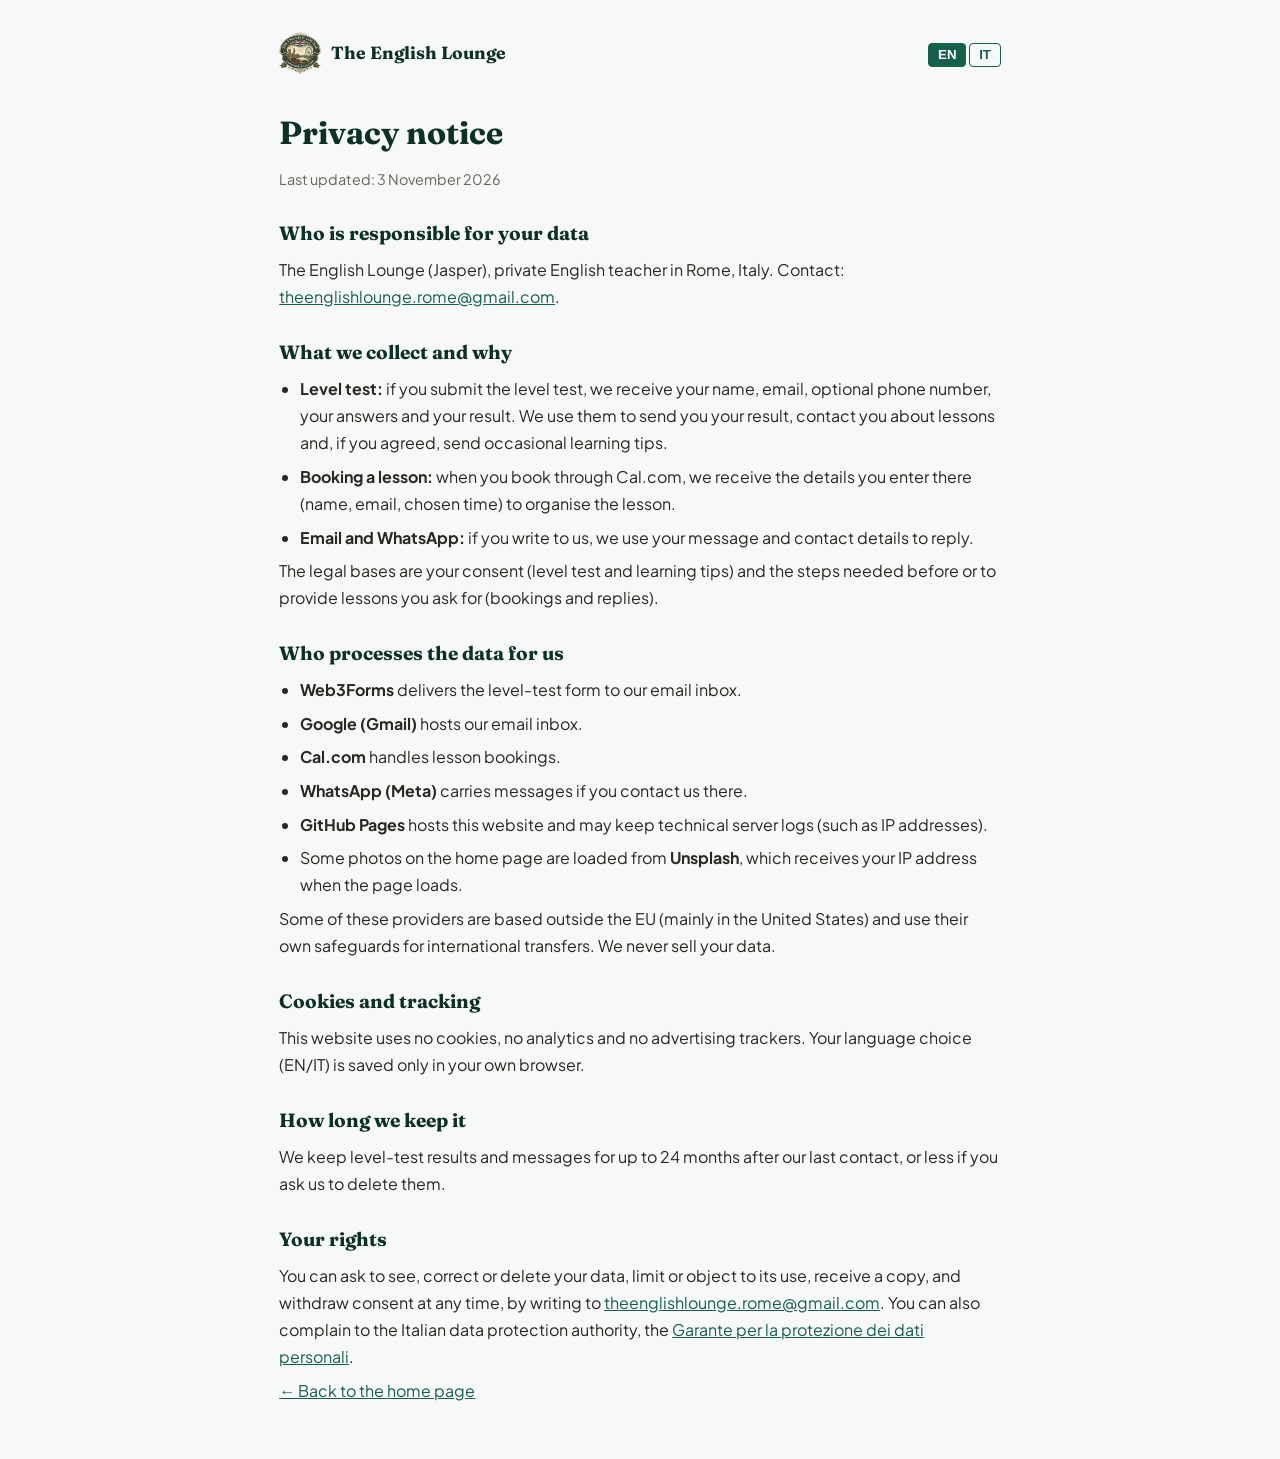
==== privacy.html @ d3fa4f84 "The English Lounge website Fresh start of the englishloungerome.com site, copied from the latest ver" ====
<!DOCTYPE html>
<html lang="en">
<head>
<meta charset="UTF-8">
<meta http-equiv="Content-Security-Policy" content="default-src 'self'; script-src 'self' 'unsafe-inline'; style-src 'self' 'unsafe-inline'; font-src 'self'; img-src 'self' data:; base-uri 'self'; object-src 'none'">
<meta name="referrer" content="strict-origin-when-cross-origin">
<meta name="viewport" content="width=device-width, initial-scale=1">
<meta name="robots" content="noindex, follow">
<title>Privacy Notice | The English Lounge</title>
<link rel="icon" type="image/png" href="favicon.png">
<link rel="stylesheet" href="fonts.css">
<style>
  :root{--forest:#15604A;--forest-deep:#0B3026;--gold-dark:#9A7635;--cream:#F7F8F8;--text:#2A2620;--muted:#6B645A;}
  *{box-sizing:border-box;margin:0;padding:0}
  body{font-family:'Plus Jakarta Sans',-apple-system,sans-serif;color:var(--text);background:var(--cream);line-height:1.7}
  .wrap{max-width:760px;margin:0 auto;padding:2rem 1.2rem 3rem}
  header{display:flex;justify-content:space-between;align-items:center;gap:1rem;margin-bottom:2rem;flex-wrap:wrap}
  header a.home{display:flex;align-items:center;gap:.6rem;text-decoration:none;color:var(--forest-deep);font-family:'Fraunces',Georgia,serif;font-weight:700;font-size:1.1rem}
  header img{width:42px;height:42px;border-radius:8px}
  .lang button{border:1.5px solid var(--forest);background:none;color:var(--forest);padding:.2rem .55rem;border-radius:4px;font-weight:700;cursor:pointer}
  .lang button.on{background:var(--forest);color:#fff}
  h1{font-family:'Fraunces',Georgia,serif;color:var(--forest-deep);font-size:2rem;margin-bottom:.3rem}
  h2{font-family:'Fraunces',Georgia,serif;color:var(--forest-deep);font-size:1.2rem;margin:1.6rem 0 .4rem}
  p,li{margin:.4rem 0}
  ul{padding-left:1.3rem}
  .muted{color:var(--muted);font-size:.9rem}
  a{color:var(--forest)}
  [lang=it]{display:none}
  body.it [lang=en]{display:none} body.it [lang=it]{display:block}
</style>
</head>
<body>
<div class="wrap">
<header>
  <a class="home" href="index.html"><img src="logo.png" alt="">The English Lounge</a>
  <div class="lang"><button id="bEn" class="on" onclick="setL('en')">EN</button> <button id="bIt" onclick="setL('it')">IT</button></div>
</header>

<section lang="en">
  <h1>Privacy notice</h1>
  <p class="muted">Last updated: 3 November 2026</p>

  <h2>Who is responsible for your data</h2>
  <p>The English Lounge (Jasper), private English teacher in Rome, Italy. Contact: <a href="mailto:theenglishlounge.rome@gmail.com">theenglishlounge.rome@gmail.com</a>.</p>

  <h2>What we collect and why</h2>
  <ul>
    <li><b>Level test:</b> if you submit the level test, we receive your name, email, optional phone number, your answers and your result. We use them to send you your result, contact you about lessons and, if you agreed, send occasional learning tips.</li>
    <li><b>Booking a lesson:</b> when you book through Cal.com, we receive the details you enter there (name, email, chosen time) to organise the lesson.</li>
    <li><b>Email and WhatsApp:</b> if you write to us, we use your message and contact details to reply.</li>
  </ul>
  <p>The legal bases are your consent (level test and learning tips) and the steps needed before or to provide lessons you ask for (bookings and replies).</p>

  <h2>Who processes the data for us</h2>
  <ul>
    <li><b>Web3Forms</b> delivers the level-test form to our email inbox.</li>
    <li><b>Google (Gmail)</b> hosts our email inbox.</li>
    <li><b>Cal.com</b> handles lesson bookings.</li>
    <li><b>WhatsApp (Meta)</b> carries messages if you contact us there.</li>
    <li><b>GitHub Pages</b> hosts this website and may keep technical server logs (such as IP addresses).</li>
    <li>Some photos on the home page are loaded from <b>Unsplash</b>, which receives your IP address when the page loads.</li>
  </ul>
  <p>Some of these providers are based outside the EU (mainly in the United States) and use their own safeguards for international transfers. We never sell your data.</p>

  <h2>Cookies and tracking</h2>
  <p>This website uses no cookies, no analytics and no advertising trackers. Your language choice (EN/IT) is saved only in your own browser.</p>

  <h2>How long we keep it</h2>
  <p>We keep level-test results and messages for up to 24 months after our last contact, or less if you ask us to delete them.</p>

  <h2>Your rights</h2>
  <p>You can ask to see, correct or delete your data, limit or object to its use, receive a copy, and withdraw consent at any time, by writing to <a href="mailto:theenglishlounge.rome@gmail.com">theenglishlounge.rome@gmail.com</a>. You can also complain to the Italian data protection authority, the <a href="https://www.garanteprivacy.it" target="_blank" rel="noopener">Garante per la protezione dei dati personali</a>.</p>
  <p><a href="index.html">&larr; Back to the home page</a></p>
</section>

<section lang="it">
  <h1>Informativa privacy</h1>
  <p class="muted">Ultimo aggiornamento: 3 novembre 2026</p>

  <h2>Titolare del trattamento</h2>
  <p>The English Lounge (Jasper), insegnante privato di inglese a Roma. Contatto: <a href="mailto:theenglishlounge.rome@gmail.com">theenglishlounge.rome@gmail.com</a>.</p>

  <h2>Quali dati raccogliamo e perché</h2>
  <ul>
    <li><b>Test di livello:</b> se invii il test, riceviamo nome, email, telefono (facoltativo), le tue risposte e il risultato. Li usiamo per inviarti il risultato, contattarti per le lezioni e, se hai acconsentito, inviarti consigli occasionali.</li>
    <li><b>Prenotazione di una lezione:</b> quando prenoti tramite Cal.com riceviamo i dati che inserisci (nome, email, orario scelto) per organizzare la lezione.</li>
    <li><b>Email e WhatsApp:</b> se ci scrivi, usiamo il messaggio e i tuoi contatti per risponderti.</li>
  </ul>
  <p>Le basi giuridiche sono il tuo consenso (test di livello e consigli) e le misure necessarie prima o durante le lezioni che richiedi (prenotazioni e risposte).</p>

  <h2>Chi tratta i dati per nostro conto</h2>
  <ul>
    <li><b>Web3Forms</b> consegna il modulo del test alla nostra casella email.</li>
    <li><b>Google (Gmail)</b> ospita la nostra casella email.</li>
    <li><b>Cal.com</b> gestisce le prenotazioni.</li>
    <li><b>WhatsApp (Meta)</b> trasmette i messaggi se ci contatti lì.</li>
    <li><b>GitHub Pages</b> ospita il sito e può conservare log tecnici del server (come gli indirizzi IP).</li>
    <li>Alcune foto della home page vengono caricate da <b>Unsplash</b>, che riceve il tuo indirizzo IP al caricamento della pagina.</li>
  </ul>
  <p>Alcuni di questi fornitori hanno sede fuori dall'UE (soprattutto negli Stati Uniti) e usano proprie garanzie per i trasferimenti internazionali. Non vendiamo mai i tuoi dati.</p>

  <h2>Cookie e tracciamento</h2>
  <p>Questo sito non usa cookie, strumenti di analisi o tracciamento pubblicitario. La scelta della lingua (EN/IT) viene salvata solo nel tuo browser.</p>

  <h2>Per quanto tempo li conserviamo</h2>
  <p>Conserviamo risultati del test e messaggi fino a 24 mesi dall'ultimo contatto, o meno se ci chiedi di cancellarli.</p>

  <h2>I tuoi diritti</h2>
  <p>Puoi chiedere di accedere ai tuoi dati, correggerli o cancellarli, limitarne o opporti al trattamento, riceverne una copia e revocare il consenso in qualsiasi momento, scrivendo a <a href="mailto:theenglishlounge.rome@gmail.com">theenglishlounge.rome@gmail.com</a>. Puoi anche presentare reclamo al <a href="https://www.garanteprivacy.it" target="_blank" rel="noopener">Garante per la protezione dei dati personali</a>.</p>
  <p><a href="index.html">&larr; Torna alla home page</a></p>
</section>
</div>
<script>
function setL(l){document.body.classList.toggle('it',l==='it');document.getElementById('bEn').classList.toggle('on',l!=='it');document.getElementById('bIt').classList.toggle('on',l==='it');try{localStorage.setItem('lang',l);}catch(e){}}
try{if(localStorage.getItem('lang')==='it')setL('it');}catch(e){}
</script>
</body>
</html>
---- fonts.css ----
@font-face {
  font-family: 'Cormorant Garamond';
  font-style: italic;
  font-weight: 400;
  font-display: swap;
  src: url(fonts/CormorantGaramond-a89ed22c.woff2) format('woff2');
  unicode-range: U+0100-02BA, U+02BD-02C5, U+02C7-02CC, U+02CE-02D7, U+02DD-02FF, U+0304, U+0308, U+0329, U+1D00-1DBF, U+1E00-1E9F, U+1EF2-1EFF, U+2020, U+20A0-20AB, U+20AD-20C4, U+2113, U+2C60-2C7F, U+A720-A7FF;
}
@font-face {
  font-family: 'Cormorant Garamond';
  font-style: italic;
  font-weight: 400;
  font-display: swap;
  src: url(fonts/CormorantGaramond-25e30982.woff2) format('woff2');
  unicode-range: U+0000-00FF, U+0131, U+0152-0153, U+02BB-02BC, U+02C6, U+02DA, U+02DC, U+0304, U+0308, U+0329, U+2000-206F, U+20AC, U+2122, U+2191, U+2193, U+2212, U+2215, U+FEFF, U+FFFD;
}
@font-face {
  font-family: 'Cormorant Garamond';
  font-style: italic;
  font-weight: 500;
  font-display: swap;
  src: url(fonts/CormorantGaramond-a89ed22c.woff2) format('woff2');
  unicode-range: U+0100-02BA, U+02BD-02C5, U+02C7-02CC, U+02CE-02D7, U+02DD-02FF, U+0304, U+0308, U+0329, U+1D00-1DBF, U+1E00-1E9F, U+1EF2-1EFF, U+2020, U+20A0-20AB, U+20AD-20C4, U+2113, U+2C60-2C7F, U+A720-A7FF;
}
@font-face {
  font-family: 'Cormorant Garamond';
  font-style: italic;
  font-weight: 500;
  font-display: swap;
  src: url(fonts/CormorantGaramond-25e30982.woff2) format('woff2');
  unicode-range: U+0000-00FF, U+0131, U+0152-0153, U+02BB-02BC, U+02C6, U+02DA, U+02DC, U+0304, U+0308, U+0329, U+2000-206F, U+20AC, U+2122, U+2191, U+2193, U+2212, U+2215, U+FEFF, U+FFFD;
}
@font-face {
  font-family: 'Cormorant Garamond';
  font-style: normal;
  font-weight: 400;
  font-display: swap;
  src: url(fonts/CormorantGaramond-90768204.woff2) format('woff2');
  unicode-range: U+0100-02BA, U+02BD-02C5, U+02C7-02CC, U+02CE-02D7, U+02DD-02FF, U+0304, U+0308, U+0329, U+1D00-1DBF, U+1E00-1E9F, U+1EF2-1EFF, U+2020, U+20A0-20AB, U+20AD-20C4, U+2113, U+2C60-2C7F, U+A720-A7FF;
}
@font-face {
  font-family: 'Cormorant Garamond';
  font-style: normal;
  font-weight: 400;
  font-display: swap;
  src: url(fonts/CormorantGaramond-2fed1d1b.woff2) format('woff2');
  unicode-range: U+0000-00FF, U+0131, U+0152-0153, U+02BB-02BC, U+02C6, U+02DA, U+02DC, U+0304, U+0308, U+0329, U+2000-206F, U+20AC, U+2122, U+2191, U+2193, U+2212, U+2215, U+FEFF, U+FFFD;
}
@font-face {
  font-family: 'Cormorant Garamond';
  font-style: normal;
  font-weight: 500;
  font-display: swap;
  src: url(fonts/CormorantGaramond-90768204.woff2) format('woff2');
  unicode-range: U+0100-02BA, U+02BD-02C5, U+02C7-02CC, U+02CE-02D7, U+02DD-02FF, U+0304, U+0308, U+0329, U+1D00-1DBF, U+1E00-1E9F, U+1EF2-1EFF, U+2020, U+20A0-20AB, U+20AD-20C4, U+2113, U+2C60-2C7F, U+A720-A7FF;
}
@font-face {
  font-family: 'Cormorant Garamond';
  font-style: normal;
  font-weight: 500;
  font-display: swap;
  src: url(fonts/CormorantGaramond-2fed1d1b.woff2) format('woff2');
  unicode-range: U+0000-00FF, U+0131, U+0152-0153, U+02BB-02BC, U+02C6, U+02DA, U+02DC, U+0304, U+0308, U+0329, U+2000-206F, U+20AC, U+2122, U+2191, U+2193, U+2212, U+2215, U+FEFF, U+FFFD;
}
@font-face {
  font-family: 'Cormorant Garamond';
  font-style: normal;
  font-weight: 600;
  font-display: swap;
  src: url(fonts/CormorantGaramond-90768204.woff2) format('woff2');
  unicode-range: U+0100-02BA, U+02BD-02C5, U+02C7-02CC, U+02CE-02D7, U+02DD-02FF, U+0304, U+0308, U+0329, U+1D00-1DBF, U+1E00-1E9F, U+1EF2-1EFF, U+2020, U+20A0-20AB, U+20AD-20C4, U+2113, U+2C60-2C7F, U+A720-A7FF;
}
@font-face {
  font-family: 'Cormorant Garamond';
  font-style: normal;
  font-weight: 600;
  font-display: swap;
  src: url(fonts/CormorantGaramond-2fed1d1b.woff2) format('woff2');
  unicode-range: U+0000-00FF, U+0131, U+0152-0153, U+02BB-02BC, U+02C6, U+02DA, U+02DC, U+0304, U+0308, U+0329, U+2000-206F, U+20AC, U+2122, U+2191, U+2193, U+2212, U+2215, U+FEFF, U+FFFD;
}
@font-face {
  font-family: 'Fraunces';
  font-style: italic;
  font-weight: 300 900;
  font-display: swap;
  src: url(fonts/Fraunces-a27766ea.woff2) format('woff2');
  unicode-range: U+0100-02BA, U+02BD-02C5, U+02C7-02CC, U+02CE-02D7, U+02DD-02FF, U+0304, U+0308, U+0329, U+1D00-1DBF, U+1E00-1E9F, U+1EF2-1EFF, U+2020, U+20A0-20AB, U+20AD-20C4, U+2113, U+2C60-2C7F, U+A720-A7FF;
}
@font-face {
  font-family: 'Fraunces';
  font-style: italic;
  font-weight: 300 900;
  font-display: swap;
  src: url(fonts/Fraunces-4a7cdde7.woff2) format('woff2');
  unicode-range: U+0000-00FF, U+0131, U+0152-0153, U+02BB-02BC, U+02C6, U+02DA, U+02DC, U+0304, U+0308, U+0329, U+2000-206F, U+20AC, U+2122, U+2191, U+2193, U+2212, U+2215, U+FEFF, U+FFFD;
}
@font-face {
  font-family: 'Fraunces';
  font-style: normal;
  font-weight: 300 900;
  font-display: swap;
  src: url(fonts/Fraunces-40523b2e.woff2) format('woff2');
  unicode-range: U+0100-02BA, U+02BD-02C5, U+02C7-02CC, U+02CE-02D7, U+02DD-02FF, U+0304, U+0308, U+0329, U+1D00-1DBF, U+1E00-1E9F, U+1EF2-1EFF, U+2020, U+20A0-20AB, U+20AD-20C4, U+2113, U+2C60-2C7F, U+A720-A7FF;
}
@font-face {
  font-family: 'Fraunces';
  font-style: normal;
  font-weight: 300 900;
  font-display: swap;
  src: url(fonts/Fraunces-fe3a286b.woff2) format('woff2');
  unicode-range: U+0000-00FF, U+0131, U+0152-0153, U+02BB-02BC, U+02C6, U+02DA, U+02DC, U+0304, U+0308, U+0329, U+2000-206F, U+20AC, U+2122, U+2191, U+2193, U+2212, U+2215, U+FEFF, U+FFFD;
}
@font-face {
  font-family: 'Plus Jakarta Sans';
  font-style: normal;
  font-weight: 300;
  font-display: swap;
  src: url(fonts/PlusJakartaSans-9f6257e3.woff2) format('woff2');
  unicode-range: U+0100-02BA, U+02BD-02C5, U+02C7-02CC, U+02CE-02D7, U+02DD-02FF, U+0304, U+0308, U+0329, U+1D00-1DBF, U+1E00-1E9F, U+1EF2-1EFF, U+2020, U+20A0-20AB, U+20AD-20C4, U+2113, U+2C60-2C7F, U+A720-A7FF;
}
@font-face {
  font-family: 'Plus Jakarta Sans';
  font-style: normal;
  font-weight: 300;
  font-display: swap;
  src: url(fonts/PlusJakartaSans-fdb05bf0.woff2) format('woff2');
  unicode-range: U+0000-00FF, U+0131, U+0152-0153, U+02BB-02BC, U+02C6, U+02DA, U+02DC, U+0304, U+0308, U+0329, U+2000-206F, U+20AC, U+2122, U+2191, U+2193, U+2212, U+2215, U+FEFF, U+FFFD;
}
@font-face {
  font-family: 'Plus Jakarta Sans';
  font-style: normal;
  font-weight: 400;
  font-display: swap;
  src: url(fonts/PlusJakartaSans-9f6257e3.woff2) format('woff2');
  unicode-range: U+0100-02BA, U+02BD-02C5, U+02C7-02CC, U+02CE-02D7, U+02DD-02FF, U+0304, U+0308, U+0329, U+1D00-1DBF, U+1E00-1E9F, U+1EF2-1EFF, U+2020, U+20A0-20AB, U+20AD-20C4, U+2113, U+2C60-2C7F, U+A720-A7FF;
}
@font-face {
  font-family: 'Plus Jakarta Sans';
  font-style: normal;
  font-weight: 400;
  font-display: swap;
  src: url(fonts/PlusJakartaSans-fdb05bf0.woff2) format('woff2');
  unicode-range: U+0000-00FF, U+0131, U+0152-0153, U+02BB-02BC, U+02C6, U+02DA, U+02DC, U+0304, U+0308, U+0329, U+2000-206F, U+20AC, U+2122, U+2191, U+2193, U+2212, U+2215, U+FEFF, U+FFFD;
}
@font-face {
  font-family: 'Plus Jakarta Sans';
  font-style: normal;
  font-weight: 500;
  font-display: swap;
  src: url(fonts/PlusJakartaSans-9f6257e3.woff2) format('woff2');
  unicode-range: U+0100-02BA, U+02BD-02C5, U+02C7-02CC, U+02CE-02D7, U+02DD-02FF, U+0304, U+0308, U+0329, U+1D00-1DBF, U+1E00-1E9F, U+1EF2-1EFF, U+2020, U+20A0-20AB, U+20AD-20C4, U+2113, U+2C60-2C7F, U+A720-A7FF;
}
@font-face {
  font-family: 'Plus Jakarta Sans';
  font-style: normal;
  font-weight: 500;
  font-display: swap;
  src: url(fonts/PlusJakartaSans-fdb05bf0.woff2) format('woff2');
  unicode-range: U+0000-00FF, U+0131, U+0152-0153, U+02BB-02BC, U+02C6, U+02DA, U+02DC, U+0304, U+0308, U+0329, U+2000-206F, U+20AC, U+2122, U+2191, U+2193, U+2212, U+2215, U+FEFF, U+FFFD;
}
@font-face {
  font-family: 'Plus Jakarta Sans';
  font-style: normal;
  font-weight: 600;
  font-display: swap;
  src: url(fonts/PlusJakartaSans-9f6257e3.woff2) format('woff2');
  unicode-range: U+0100-02BA, U+02BD-02C5, U+02C7-02CC, U+02CE-02D7, U+02DD-02FF, U+0304, U+0308, U+0329, U+1D00-1DBF, U+1E00-1E9F, U+1EF2-1EFF, U+2020, U+20A0-20AB, U+20AD-20C4, U+2113, U+2C60-2C7F, U+A720-A7FF;
}
@font-face {
  font-family: 'Plus Jakarta Sans';
  font-style: normal;
  font-weight: 600;
  font-display: swap;
  src: url(fonts/PlusJakartaSans-fdb05bf0.woff2) format('woff2');
  unicode-range: U+0000-00FF, U+0131, U+0152-0153, U+02BB-02BC, U+02C6, U+02DA, U+02DC, U+0304, U+0308, U+0329, U+2000-206F, U+20AC, U+2122, U+2191, U+2193, U+2212, U+2215, U+FEFF, U+FFFD;
}
@font-face {
  font-family: 'Plus Jakarta Sans';
  font-style: normal;
  font-weight: 700;
  font-display: swap;
  src: url(fonts/PlusJakartaSans-9f6257e3.woff2) format('woff2');
  unicode-range: U+0100-02BA, U+02BD-02C5, U+02C7-02CC, U+02CE-02D7, U+02DD-02FF, U+0304, U+0308, U+0329, U+1D00-1DBF, U+1E00-1E9F, U+1EF2-1EFF, U+2020, U+20A0-20AB, U+20AD-20C4, U+2113, U+2C60-2C7F, U+A720-A7FF;
}
@font-face {
  font-family: 'Plus Jakarta Sans';
  font-style: normal;
  font-weight: 700;
  font-display: swap;
  src: url(fonts/PlusJakartaSans-fdb05bf0.woff2) format('woff2');
  unicode-range: U+0000-00FF, U+0131, U+0152-0153, U+02BB-02BC, U+02C6, U+02DA, U+02DC, U+0304, U+0308, U+0329, U+2000-206F, U+20AC, U+2122, U+2191, U+2193, U+2212, U+2215, U+FEFF, U+FFFD;
}
@font-face {
  font-family: 'Plus Jakarta Sans';
  font-style: normal;
  font-weight: 800;
  font-display: swap;
  src: url(fonts/PlusJakartaSans-9f6257e3.woff2) format('woff2');
  unicode-range: U+0100-02BA, U+02BD-02C5, U+02C7-02CC, U+02CE-02D7, U+02DD-02FF, U+0304, U+0308, U+0329, U+1D00-1DBF, U+1E00-1E9F, U+1EF2-1EFF, U+2020, U+20A0-20AB, U+20AD-20C4, U+2113, U+2C60-2C7F, U+A720-A7FF;
}
@font-face {
  font-family: 'Plus Jakarta Sans';
  font-style: normal;
  font-weight: 800;
  font-display: swap;
  src: url(fonts/PlusJakartaSans-fdb05bf0.woff2) format('woff2');
  unicode-range: U+0000-00FF, U+0131, U+0152-0153, U+02BB-02BC, U+02C6, U+02DA, U+02DC, U+0304, U+0308, U+0329, U+2000-206F, U+20AC, U+2122, U+2191, U+2193, U+2212, U+2215, U+FEFF, U+FFFD;
}
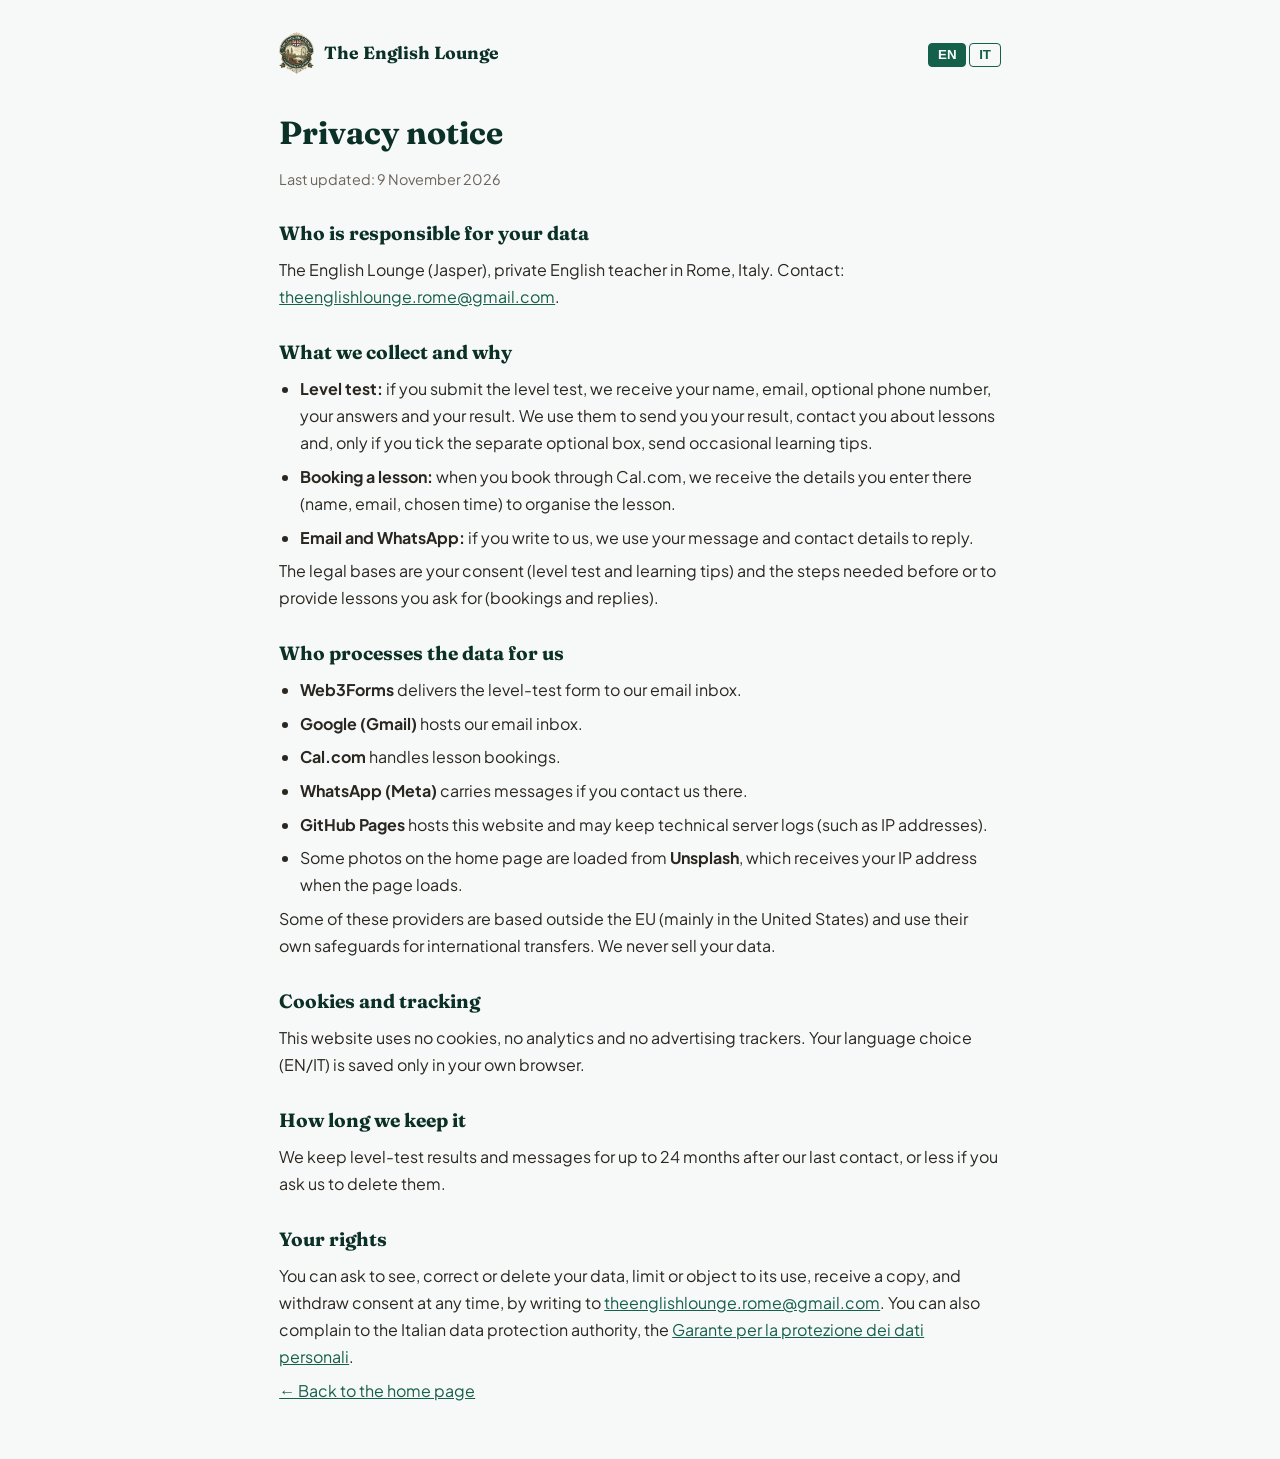
==== commit 3cbe9037: "Site audit fixes: reviews, level test, Italian copy, accessibility - Google review buttons now open " ====
--- a/privacy.html
+++ b/privacy.html
@@ -16,7 +16,7 @@
   .wrap{max-width:760px;margin:0 auto;padding:2rem 1.2rem 3rem}
   header{display:flex;justify-content:space-between;align-items:center;gap:1rem;margin-bottom:2rem;flex-wrap:wrap}
   header a.home{display:flex;align-items:center;gap:.6rem;text-decoration:none;color:var(--forest-deep);font-family:'Fraunces',Georgia,serif;font-weight:700;font-size:1.1rem}
-  header img{width:42px;height:42px;border-radius:8px}
+  header img{width:35px;height:42px;border-radius:8px}
   .lang button{border:1.5px solid var(--forest);background:none;color:var(--forest);padding:.2rem .55rem;border-radius:4px;font-weight:700;cursor:pointer}
   .lang button.on{background:var(--forest);color:#fff}
   h1{font-family:'Fraunces',Georgia,serif;color:var(--forest-deep);font-size:2rem;margin-bottom:.3rem}
@@ -32,20 +32,20 @@
 <body>
 <div class="wrap">
 <header>
-  <a class="home" href="index.html"><img src="logo.png" alt="">The English Lounge</a>
+  <a class="home" href="index.html"><img src="logo-small.png" alt="" width="35" height="42">The English Lounge</a>
   <div class="lang"><button id="bEn" class="on" onclick="setL('en')">EN</button> <button id="bIt" onclick="setL('it')">IT</button></div>
 </header>
 
 <section lang="en">
   <h1>Privacy notice</h1>
-  <p class="muted">Last updated: 3 November 2026</p>
+  <p class="muted">Last updated: 9 November 2026</p>
 
   <h2>Who is responsible for your data</h2>
   <p>The English Lounge (Jasper), private English teacher in Rome, Italy. Contact: <a href="mailto:theenglishlounge.rome@gmail.com">theenglishlounge.rome@gmail.com</a>.</p>
 
   <h2>What we collect and why</h2>
   <ul>
-    <li><b>Level test:</b> if you submit the level test, we receive your name, email, optional phone number, your answers and your result. We use them to send you your result, contact you about lessons and, if you agreed, send occasional learning tips.</li>
+    <li><b>Level test:</b> if you submit the level test, we receive your name, email, optional phone number, your answers and your result. We use them to send you your result, contact you about lessons and, only if you tick the separate optional box, send occasional learning tips.</li>
     <li><b>Booking a lesson:</b> when you book through Cal.com, we receive the details you enter there (name, email, chosen time) to organise the lesson.</li>
     <li><b>Email and WhatsApp:</b> if you write to us, we use your message and contact details to reply.</li>
   </ul>
@@ -75,14 +75,14 @@
 
 <section lang="it">
   <h1>Informativa privacy</h1>
-  <p class="muted">Ultimo aggiornamento: 3 novembre 2026</p>
+  <p class="muted">Ultimo aggiornamento: 9 novembre 2026</p>
 
   <h2>Titolare del trattamento</h2>
   <p>The English Lounge (Jasper), insegnante privato di inglese a Roma. Contatto: <a href="mailto:theenglishlounge.rome@gmail.com">theenglishlounge.rome@gmail.com</a>.</p>
 
   <h2>Quali dati raccogliamo e perché</h2>
   <ul>
-    <li><b>Test di livello:</b> se invii il test, riceviamo nome, email, telefono (facoltativo), le tue risposte e il risultato. Li usiamo per inviarti il risultato, contattarti per le lezioni e, se hai acconsentito, inviarti consigli occasionali.</li>
+    <li><b>Test di livello:</b> se invii il test, riceviamo nome, email, telefono (facoltativo), le tue risposte e il risultato. Li usiamo per inviarti il risultato, contattarti per le lezioni e, solo se spunti la casella facoltativa separata, inviarti consigli occasionali.</li>
     <li><b>Prenotazione di una lezione:</b> quando prenoti tramite Cal.com riceviamo i dati che inserisci (nome, email, orario scelto) per organizzare la lezione.</li>
     <li><b>Email e WhatsApp:</b> se ci scrivi, usiamo il messaggio e i tuoi contatti per risponderti.</li>
   </ul>
@@ -112,7 +112,7 @@
 </div>
 <script>
 function setL(l){document.body.classList.toggle('it',l==='it');document.getElementById('bEn').classList.toggle('on',l!=='it');document.getElementById('bIt').classList.toggle('on',l==='it');try{localStorage.setItem('lang',l);}catch(e){}}
-try{if(localStorage.getItem('lang')==='it')setL('it');}catch(e){}
+(function(){var l=null;try{l=localStorage.getItem('lang');}catch(e){}if(!l){l=((navigator.language||'')+'').toLowerCase().indexOf('it')===0?'it':'en';}if(l==='it')setL('it');})();
 </script>
 </body>
 </html>
